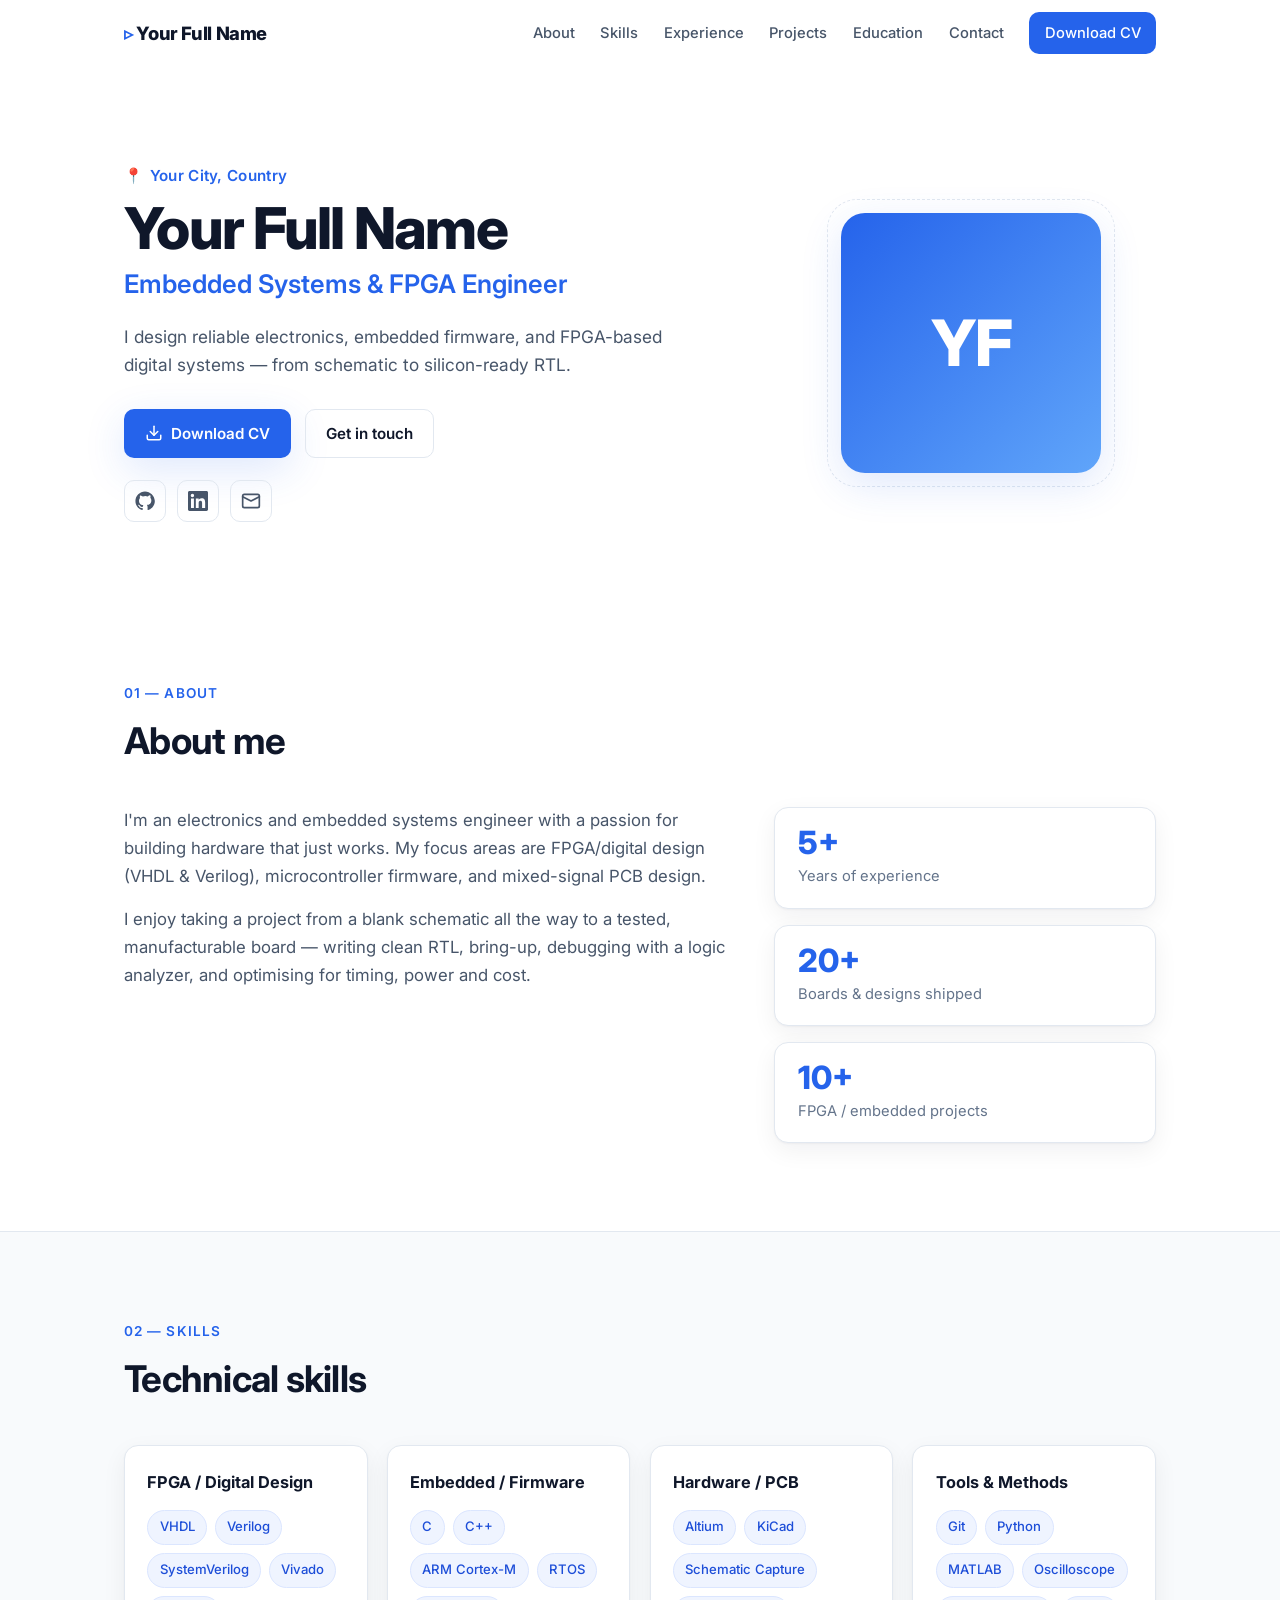
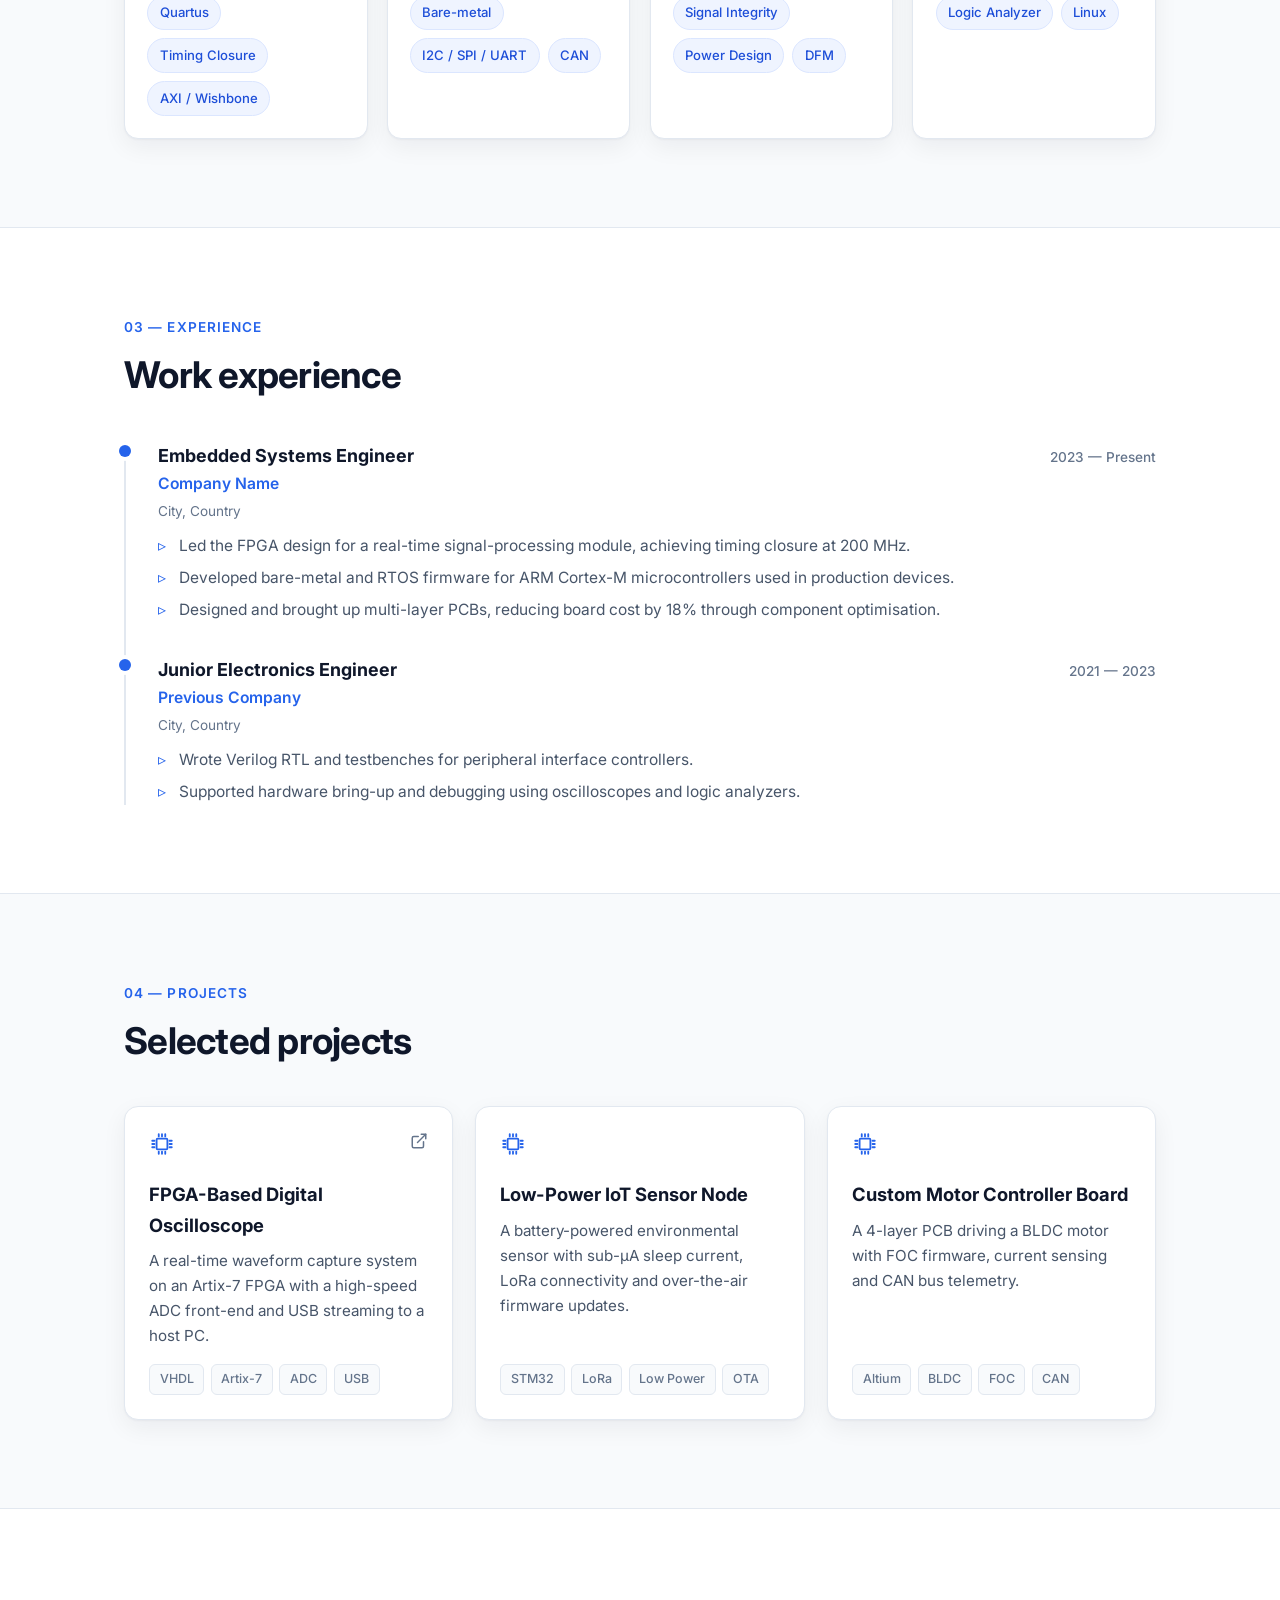
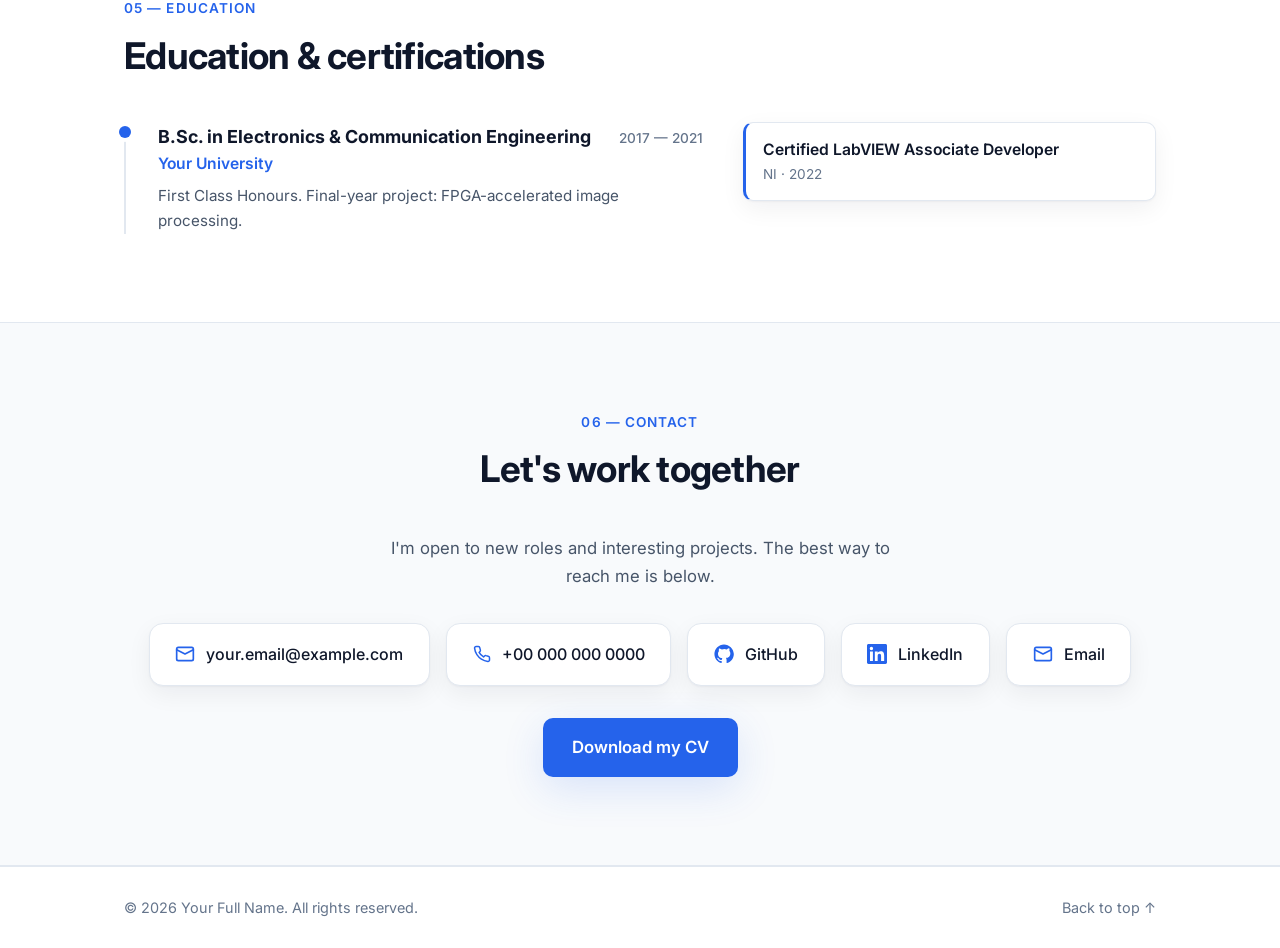
==== index.html @ 049e82a7 "Created portfolio draft V" ====
<!DOCTYPE html>
<html lang="en">
<head>
  <meta charset="UTF-8" />
  <meta name="viewport" content="width=device-width, initial-scale=1.0" />

  <!-- ▼▼ The browser-tab title. You can change this to your name. ▼▼ -->
  <title>Your Name — Embedded Systems & FPGA Engineer</title>
  <meta name="description" content="Portfolio of an Embedded Systems, Electronics and FPGA engineer." />

  <link rel="preconnect" href="https://fonts.googleapis.com" />
  <link rel="preconnect" href="https://fonts.gstatic.com" crossorigin />
  <link href="https://fonts.googleapis.com/css2?family=Inter:wght@400;500;600;700;800&display=swap" rel="stylesheet" />
  <link rel="stylesheet" href="styles.css" />
  <link rel="icon" href="data:image/svg+xml,<svg xmlns='http://www.w3.org/2000/svg' viewBox='0 0 100 100'><text y='.9em' font-size='90'>💡</text></svg>" />
</head>
<body>

  <!-- ============================ NAV ============================ -->
  <header class="nav" id="nav">
    <div class="container nav__inner">
      <a href="#top" class="nav__brand" data-brand>Your Name</a>
      <nav class="nav__links" id="navLinks">
        <a href="#about">About</a>
        <a href="#skills">Skills</a>
        <a href="#experience">Experience</a>
        <a href="#projects">Projects</a>
        <a href="#education">Education</a>
        <a href="#contact">Contact</a>
        <a href="#" class="btn btn--sm" data-cv-link>Download CV</a>
      </nav>
      <button class="nav__toggle" id="navToggle" aria-label="Menu">
        <span></span><span></span><span></span>
      </button>
    </div>
  </header>

  <main id="top">

    <!-- ============================ HERO ============================ -->
    <section class="hero">
      <div class="container hero__inner">
        <div class="hero__text">
          <p class="hero__eyebrow" data-location></p>
          <h1 class="hero__name" data-name></h1>
          <h2 class="hero__title" data-title></h2>
          <p class="hero__tagline" data-tagline></p>
          <div class="hero__actions">
            <a href="#" class="btn btn--primary" data-cv-link>
              <svg width="18" height="18" viewBox="0 0 24 24" fill="none" stroke="currentColor" stroke-width="2" stroke-linecap="round" stroke-linejoin="round"><path d="M21 15v4a2 2 0 0 1-2 2H5a2 2 0 0 1-2-2v-4"/><polyline points="7 10 12 15 17 10"/><line x1="12" y1="15" x2="12" y2="3"/></svg>
              Download CV
            </a>
            <a href="#contact" class="btn btn--ghost">Get in touch</a>
          </div>
          <div class="hero__social" data-social></div>
        </div>
        <div class="hero__aside">
          <div class="avatar" data-avatar></div>
        </div>
      </div>
    </section>

    <!-- ============================ ABOUT ============================ -->
    <section id="about" class="section">
      <div class="container">
        <p class="section__kicker">01 — About</p>
        <h2 class="section__title">About me</h2>
        <div class="about">
          <div class="about__text" data-about></div>
          <div class="about__stats" data-highlights></div>
        </div>
      </div>
    </section>

    <!-- ============================ SKILLS ============================ -->
    <section id="skills" class="section section--alt">
      <div class="container">
        <p class="section__kicker">02 — Skills</p>
        <h2 class="section__title">Technical skills</h2>
        <div class="skills" data-skills></div>
      </div>
    </section>

    <!-- ============================ EXPERIENCE ============================ -->
    <section id="experience" class="section">
      <div class="container">
        <p class="section__kicker">03 — Experience</p>
        <h2 class="section__title">Work experience</h2>
        <div class="timeline" data-experience></div>
      </div>
    </section>

    <!-- ============================ PROJECTS ============================ -->
    <section id="projects" class="section section--alt">
      <div class="container">
        <p class="section__kicker">04 — Projects</p>
        <h2 class="section__title">Selected projects</h2>
        <div class="projects" data-projects></div>
      </div>
    </section>

    <!-- ============================ EDUCATION ============================ -->
    <section id="education" class="section">
      <div class="container">
        <p class="section__kicker">05 — Education</p>
        <h2 class="section__title">Education &amp; certifications</h2>
        <div class="edu-grid">
          <div class="timeline" data-education></div>
          <div class="certs" data-certifications></div>
        </div>
      </div>
    </section>

    <!-- ============================ CONTACT ============================ -->
    <section id="contact" class="section section--alt">
      <div class="container contact">
        <p class="section__kicker">06 — Contact</p>
        <h2 class="section__title">Let's work together</h2>
        <p class="contact__lead">I'm open to new roles and interesting projects. The best way to reach me is below.</p>
        <div class="contact__cards" data-contact></div>
        <a href="#" class="btn btn--primary btn--lg" data-cv-link style="margin-top:2rem">Download my CV</a>
      </div>
    </section>

  </main>

  <!-- ============================ FOOTER ============================ -->
  <footer class="footer">
    <div class="container footer__inner">
      <span data-copyright></span>
      <a href="#top" class="footer__top">Back to top ↑</a>
    </div>
  </footer>

  <script src="content.js"></script>
  <script src="app.js"></script>
</body>
</html>
---- styles.css ----
/* =========================================================================
   DESIGN — Clean Light, professional. You normally don't need to edit this.
   To change the accent colour, edit --accent below.
   ========================================================================= */
:root {
  --accent:        #2563eb;   /* main brand colour (blue). Change me if you like */
  --accent-dark:   #1d4ed8;
  --accent-soft:   #eff4ff;
  --ink:           #0f172a;   /* headings */
  --body:          #475569;   /* body text */
  --muted:         #64748b;
  --line:          #e2e8f0;
  --bg:            #ffffff;
  --bg-alt:        #f8fafc;
  --card:          #ffffff;
  --radius:        14px;
  --shadow:        0 1px 2px rgba(15,23,42,.04), 0 8px 24px rgba(15,23,42,.06);
  --shadow-lg:     0 12px 40px rgba(37,99,235,.15);
  --max:           1080px;
}

* { margin: 0; padding: 0; box-sizing: border-box; }
html { scroll-behavior: smooth; scroll-padding-top: 80px; }
body {
  font-family: 'Inter', -apple-system, BlinkMacSystemFont, 'Segoe UI', Roboto, sans-serif;
  color: var(--body);
  background: var(--bg);
  line-height: 1.65;
  -webkit-font-smoothing: antialiased;
}
a { color: inherit; text-decoration: none; }
img { max-width: 100%; display: block; }
.container { width: 100%; max-width: var(--max); margin: 0 auto; padding: 0 1.5rem; }

/* ---------------------------------------------------------------- BUTTONS */
.btn {
  display: inline-flex; align-items: center; gap: .5rem;
  font-weight: 600; font-size: .95rem;
  padding: .7rem 1.25rem; border-radius: 10px;
  border: 1px solid transparent; cursor: pointer;
  transition: transform .15s ease, box-shadow .2s ease, background .2s ease, color .2s ease;
}
.btn:hover { transform: translateY(-2px); }
.btn--primary { background: var(--accent); color: #fff; box-shadow: var(--shadow-lg); }
.btn--primary:hover { background: var(--accent-dark); }
.btn--ghost { background: transparent; color: var(--ink); border-color: var(--line); }
.btn--ghost:hover { border-color: var(--accent); color: var(--accent); }
.btn--sm { padding: .5rem .9rem; font-size: .85rem; background: var(--accent); color:#fff; }
.btn--sm:hover { background: var(--accent-dark); }
.btn--lg { padding: .9rem 1.75rem; font-size: 1.05rem; }

/* ------------------------------------------------------------------- NAV */
.nav {
  position: sticky; top: 0; z-index: 50;
  background: rgba(255,255,255,.85);
  backdrop-filter: saturate(180%) blur(12px);
  border-bottom: 1px solid transparent;
  transition: border-color .3s ease, box-shadow .3s ease;
}
.nav.scrolled { border-color: var(--line); box-shadow: 0 4px 20px rgba(15,23,42,.05); }
.nav__inner { display: flex; align-items: center; justify-content: space-between; height: 66px; }
.nav__brand { font-weight: 800; font-size: 1.15rem; color: var(--ink); letter-spacing: -.02em; }
.nav__brand::before { content: "▹ "; color: var(--accent); }
.nav__links { display: flex; align-items: center; gap: 1.6rem; }
.nav__links a { font-size: .92rem; font-weight: 500; color: var(--body); transition: color .2s; }
.nav__links a:hover { color: var(--accent); }
.nav__links a.btn--sm { color: #fff; }
.nav__toggle { display: none; flex-direction: column; gap: 5px; background: none; border: none; cursor: pointer; padding: 6px; }
.nav__toggle span { width: 24px; height: 2px; background: var(--ink); border-radius: 2px; transition: .3s; }

/* ------------------------------------------------------------------ HERO */
.hero { padding: clamp(3rem, 8vw, 6rem) 0 clamp(2.5rem,6vw,4.5rem); overflow: hidden; }
.hero__inner { display: grid; grid-template-columns: 1.5fr .9fr; gap: 3rem; align-items: center; }
.hero__eyebrow { color: var(--accent); font-weight: 600; font-size: .95rem; letter-spacing: .02em; display: flex; align-items: center; gap: .4rem; }
.hero__eyebrow::before { content: "📍"; }
.hero__name { font-size: clamp(2.4rem, 6vw, 3.6rem); line-height: 1.05; color: var(--ink); font-weight: 800; letter-spacing: -.03em; margin: .6rem 0 .3rem; }
.hero__title { font-size: clamp(1.15rem, 3vw, 1.6rem); color: var(--accent); font-weight: 600; margin-bottom: 1.1rem; }
.hero__tagline { font-size: 1.08rem; max-width: 34rem; color: var(--body); }
.hero__actions { display: flex; flex-wrap: wrap; gap: .9rem; margin: 1.8rem 0 1.4rem; }
.hero__social { display: flex; gap: .7rem; }
.hero__social a {
  width: 42px; height: 42px; display: grid; place-items: center;
  border: 1px solid var(--line); border-radius: 10px; color: var(--body);
  transition: .2s;
}
.hero__social a:hover { color: var(--accent); border-color: var(--accent); transform: translateY(-3px); background: var(--accent-soft); }
.hero__aside { display: flex; justify-content: center; }
.avatar {
  width: min(260px, 60vw); aspect-ratio: 1; border-radius: 24px;
  background: linear-gradient(135deg, var(--accent), #60a5fa);
  display: grid; place-items: center;
  color: #fff; font-size: 4rem; font-weight: 800; letter-spacing: -.02em;
  box-shadow: var(--shadow-lg); position: relative;
  background-size: cover; background-position: center;
}
.avatar::after {
  content: ""; position: absolute; inset: -14px; border-radius: 30px;
  border: 1.5px dashed var(--line); z-index: -1;
}

/* --------------------------------------------------------------- SECTIONS */
.section { padding: clamp(3rem, 7vw, 5.5rem) 0; }
.section--alt { background: var(--bg-alt); border-block: 1px solid var(--line); }
.section__kicker { color: var(--accent); font-weight: 600; font-size: .85rem; letter-spacing: .08em; text-transform: uppercase; }
.section__title { font-size: clamp(1.7rem, 4vw, 2.3rem); color: var(--ink); font-weight: 700; letter-spacing: -.02em; margin: .4rem 0 2.2rem; }

/* ----------------------------------------------------------------- ABOUT */
.about { display: grid; grid-template-columns: 1.6fr 1fr; gap: 2.5rem; align-items: start; }
.about__text p { margin-bottom: 1rem; font-size: 1.05rem; }
.about__stats { display: grid; gap: 1rem; }
.stat { background: var(--card); border: 1px solid var(--line); border-radius: var(--radius); padding: 1.2rem 1.4rem; box-shadow: var(--shadow); }
.stat__value { font-size: 2rem; font-weight: 800; color: var(--accent); line-height: 1; }
.stat__label { font-size: .92rem; color: var(--muted); margin-top: .3rem; }

/* ---------------------------------------------------------------- SKILLS */
.skills { display: grid; grid-template-columns: repeat(auto-fit, minmax(240px, 1fr)); gap: 1.2rem; }
.skill-card { background: var(--card); border: 1px solid var(--line); border-radius: var(--radius); padding: 1.4rem; box-shadow: var(--shadow); }
.skill-card h3 { font-size: 1.02rem; color: var(--ink); margin-bottom: .9rem; }
.chips { display: flex; flex-wrap: wrap; gap: .5rem; }
.chip { font-size: .82rem; font-weight: 500; color: var(--accent-dark); background: var(--accent-soft); border: 1px solid #dbe6ff; padding: .35rem .7rem; border-radius: 999px; }

/* --------------------------------------------------------------- TIMELINE */
.timeline { position: relative; }
.tl-item { position: relative; padding: 0 0 2rem 2rem; border-left: 2px solid var(--line); }
.tl-item:last-child { padding-bottom: 0; }
.tl-item::before { content: ""; position: absolute; left: -7px; top: 4px; width: 12px; height: 12px; border-radius: 50%; background: var(--accent); box-shadow: 0 0 0 4px var(--bg); }
.section--alt .tl-item::before { box-shadow: 0 0 0 4px var(--bg-alt); }
.tl-head { display: flex; flex-wrap: wrap; justify-content: space-between; gap: .3rem; align-items: baseline; }
.tl-role { font-size: 1.12rem; font-weight: 700; color: var(--ink); }
.tl-period { font-size: .85rem; color: var(--muted); font-weight: 500; white-space: nowrap; }
.tl-company { color: var(--accent); font-weight: 600; font-size: .98rem; margin-bottom: .2rem; }
.tl-location { color: var(--muted); font-size: .85rem; }
.tl-points { list-style: none; margin-top: .7rem; display: grid; gap: .4rem; }
.tl-points li { position: relative; padding-left: 1.3rem; font-size: .97rem; }
.tl-points li::before { content: "▹"; position: absolute; left: 0; color: var(--accent); }

/* --------------------------------------------------------------- PROJECTS */
.projects { display: grid; grid-template-columns: repeat(auto-fit, minmax(280px, 1fr)); gap: 1.4rem; }
.project { background: var(--card); border: 1px solid var(--line); border-radius: var(--radius); padding: 1.5rem; box-shadow: var(--shadow); transition: transform .2s ease, box-shadow .2s ease, border-color .2s; display: flex; flex-direction: column; }
.project:hover { transform: translateY(-5px); box-shadow: var(--shadow-lg); border-color: #c7d7fe; }
.project__top { display: flex; justify-content: space-between; align-items: flex-start; gap: 1rem; }
.project__icon { color: var(--accent); flex-shrink: 0; }
.project__link { color: var(--muted); transition: color .2s; }
.project__link:hover { color: var(--accent); }
.project h3 { font-size: 1.15rem; color: var(--ink); margin: .9rem 0 .5rem; }
.project p { font-size: .95rem; flex-grow: 1; }
.project__tags { display: flex; flex-wrap: wrap; gap: .4rem; margin-top: 1rem; }
.project__tags span { font-size: .78rem; color: var(--muted); background: var(--bg-alt); border: 1px solid var(--line); padding: .25rem .6rem; border-radius: 6px; font-weight: 500; }

/* -------------------------------------------------------------- EDUCATION */
.edu-grid { display: grid; grid-template-columns: 1.4fr 1fr; gap: 2.5rem; align-items: start; }
.tl-detail { font-size: .95rem; margin-top: .4rem; }
.certs { display: grid; gap: .8rem; align-content: start; }
.cert { background: var(--card); border: 1px solid var(--line); border-left: 3px solid var(--accent); border-radius: 10px; padding: .9rem 1.1rem; box-shadow: var(--shadow); }
.cert__name { font-weight: 600; color: var(--ink); font-size: .98rem; }
.cert__meta { font-size: .85rem; color: var(--muted); }

/* ---------------------------------------------------------------- CONTACT */
.contact { text-align: center; }
.contact .section__kicker, .contact .section__title { text-align: center; }
.contact__lead { max-width: 34rem; margin: 0 auto 2rem; font-size: 1.05rem; }
.contact__cards { display: flex; flex-wrap: wrap; justify-content: center; gap: 1rem; }
.contact-card { background: var(--card); border: 1px solid var(--line); border-radius: var(--radius); padding: 1.1rem 1.6rem; box-shadow: var(--shadow); display: flex; align-items: center; gap: .7rem; color: var(--ink); font-weight: 500; transition: .2s; }
.contact-card:hover { border-color: var(--accent); color: var(--accent); transform: translateY(-3px); }
.contact-card svg { color: var(--accent); }

/* ----------------------------------------------------------------- FOOTER */
.footer { border-top: 1px solid var(--line); padding: 1.8rem 0; background: var(--bg); }
.footer__inner { display: flex; justify-content: space-between; align-items: center; flex-wrap: wrap; gap: .5rem; font-size: .9rem; color: var(--muted); }
.footer__top:hover { color: var(--accent); }

/* -------------------------------------------------------------- ANIMATION */
[data-reveal] { opacity: 0; transform: translateY(20px); transition: opacity .6s ease, transform .6s ease; }
[data-reveal].in { opacity: 1; transform: none; }

/* ------------------------------------------------------------- RESPONSIVE */
@media (max-width: 820px) {
  .hero__inner { grid-template-columns: 1fr; text-align: left; }
  .hero__aside { order: -1; justify-content: flex-start; }
  .about, .edu-grid { grid-template-columns: 1fr; }
  .nav__toggle { display: flex; }
  .nav__links {
    position: fixed; inset: 66px 0 auto 0; flex-direction: column; align-items: flex-start;
    gap: 0; background: #fff; border-bottom: 1px solid var(--line);
    padding: .5rem 1.5rem 1.2rem; box-shadow: var(--shadow);
    transform: translateY(-120%); transition: transform .3s ease; visibility: hidden;
  }
  .nav__links.open { transform: none; visibility: visible; }
  .nav__links a { width: 100%; padding: .8rem 0; border-bottom: 1px solid var(--line); }
  .nav__links a.btn--sm { margin-top: .6rem; justify-content: center; border-bottom: none; }
}
@media (prefers-reduced-motion: reduce) {
  * { scroll-behavior: auto !important; }
  [data-reveal] { opacity: 1; transform: none; transition: none; }
}
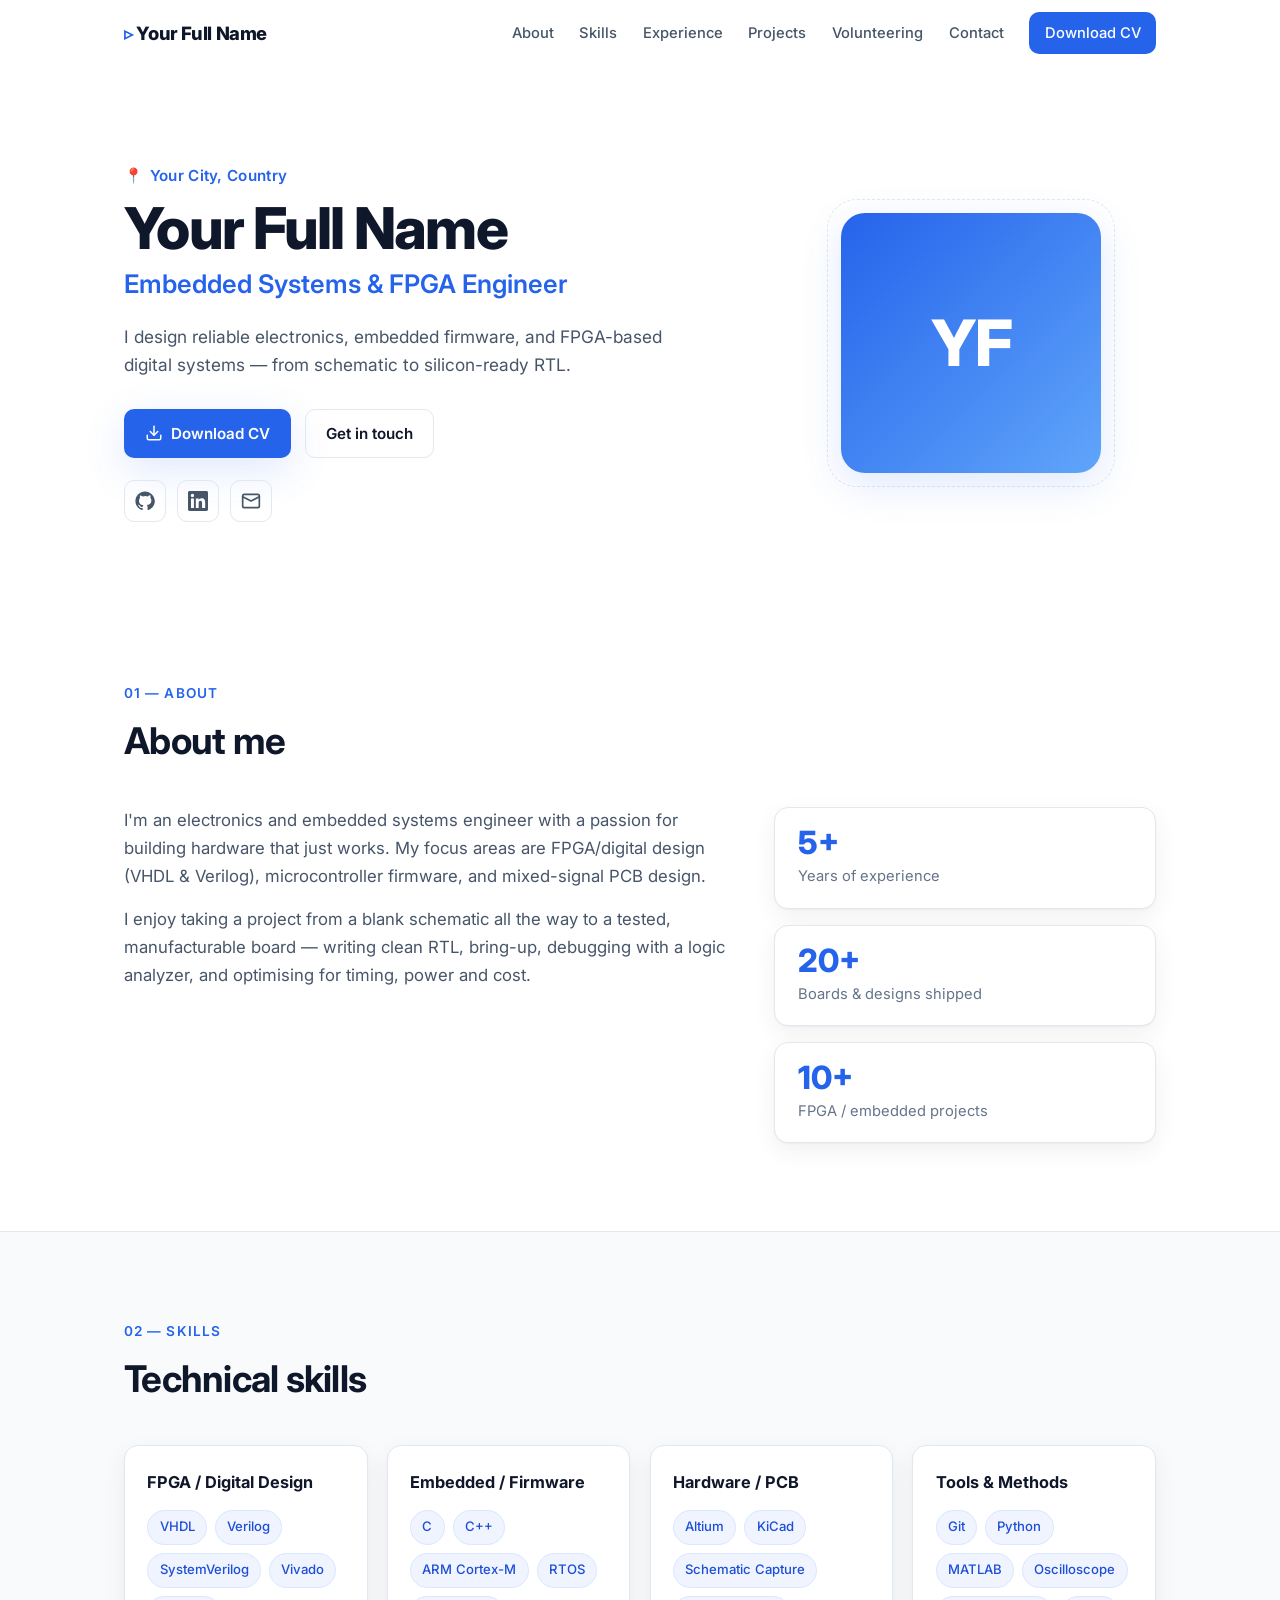
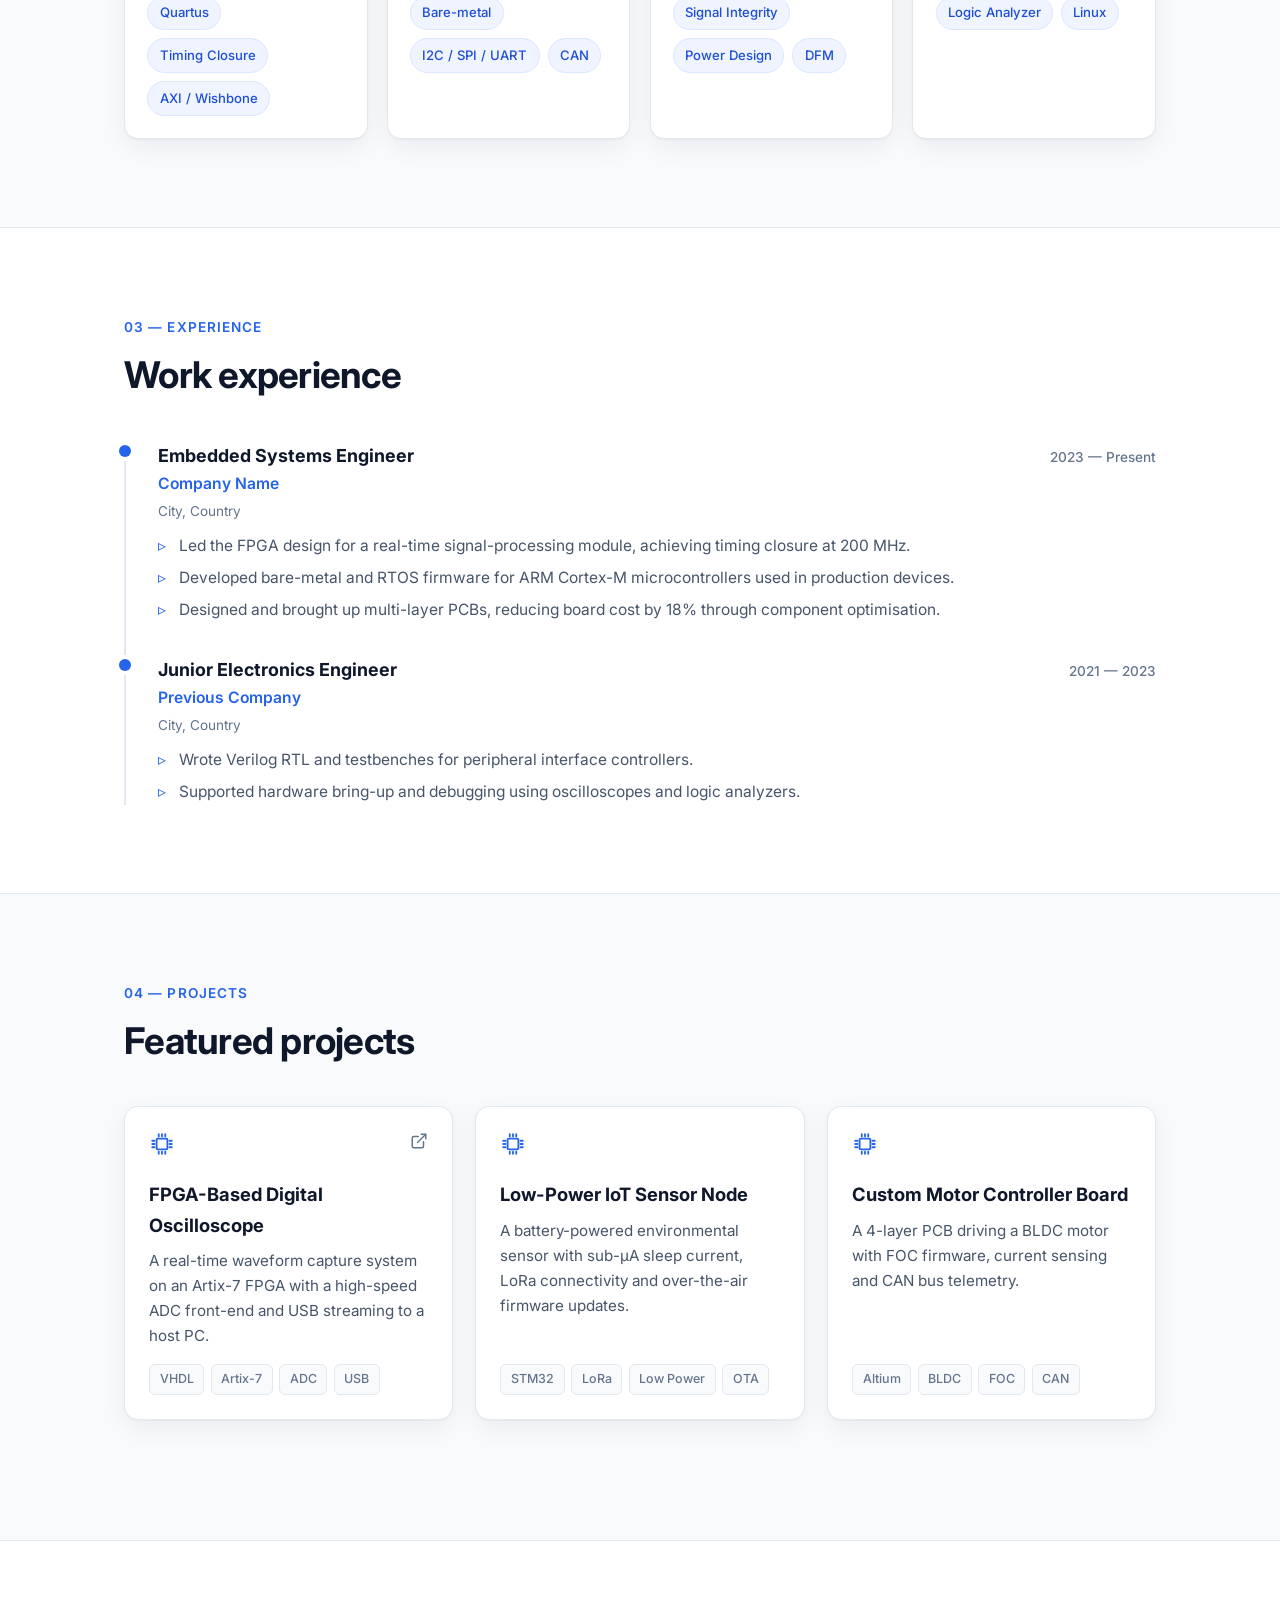
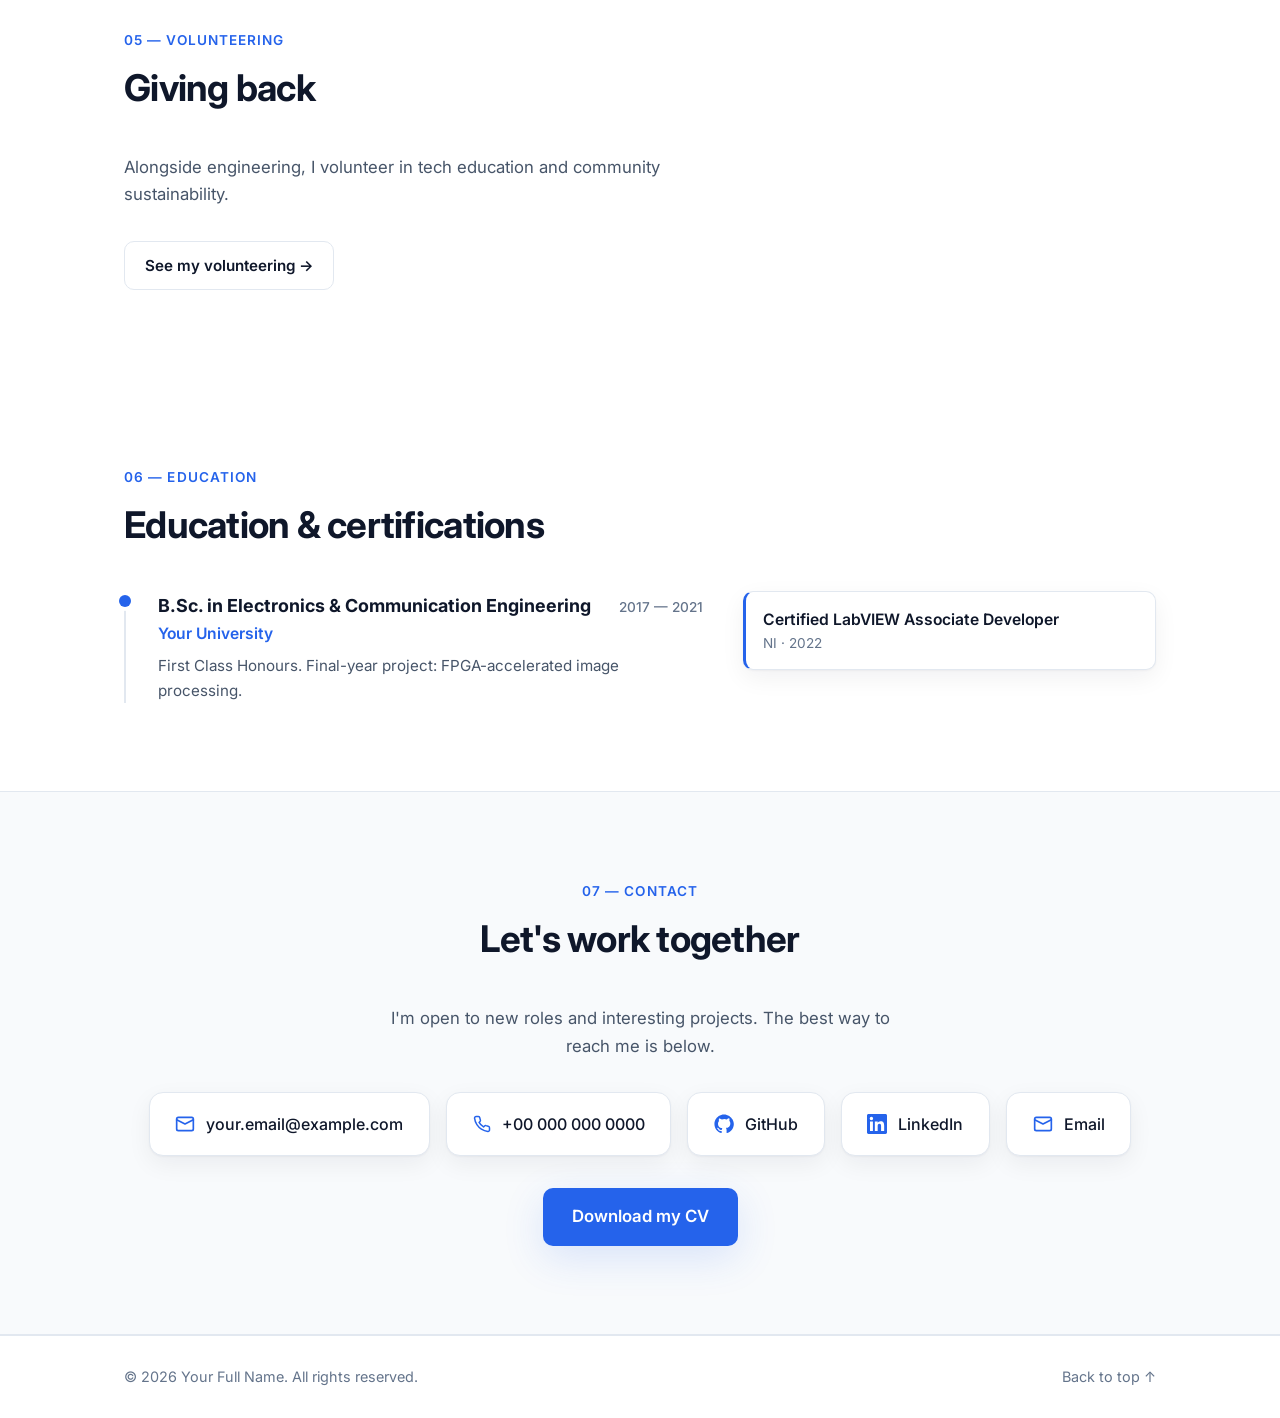
==== commit f824cce2: "Draft V2" ====
--- a/index.html
+++ b/index.html
@@ -24,8 +24,8 @@
         <a href="#about">About</a>
         <a href="#skills">Skills</a>
         <a href="#experience">Experience</a>
-        <a href="#projects">Projects</a>
-        <a href="#education">Education</a>
+        <a href="projects.html">Projects</a>
+        <a href="volunteering.html">Volunteering</a>
         <a href="#contact">Contact</a>
         <a href="#" class="btn btn--sm" data-cv-link>Download CV</a>
       </nav>
@@ -90,19 +90,36 @@
       </div>
     </section>
 
-    <!-- ============================ PROJECTS ============================ -->
+    <!-- ============================ PROJECTS (preview) ============================ -->
     <section id="projects" class="section section--alt">
       <div class="container">
         <p class="section__kicker">04 — Projects</p>
-        <h2 class="section__title">Selected projects</h2>
-        <div class="projects" data-projects></div>
+        <h2 class="section__title">Featured projects</h2>
+        <!-- data-projects="3" shows only the first 3 projects here as a preview.
+             The full list lives on projects.html. -->
+        <div class="projects" data-projects="3"></div>
+        <div class="section__more">
+          <a href="projects.html" class="btn btn--ghost" data-projects-more>View all projects →</a>
+        </div>
+      </div>
+    </section>
+
+    <!-- ============================ VOLUNTEERING (preview) ============================ -->
+    <section class="section">
+      <div class="container">
+        <p class="section__kicker">05 — Volunteering</p>
+        <h2 class="section__title">Giving back</h2>
+        <p class="contact__lead" style="margin-left:0;text-align:left">Alongside engineering, I volunteer in tech education and community sustainability.</p>
+        <div class="section__more" style="justify-content:flex-start">
+          <a href="volunteering.html" class="btn btn--ghost">See my volunteering →</a>
+        </div>
       </div>
     </section>
 
     <!-- ============================ EDUCATION ============================ -->
     <section id="education" class="section">
       <div class="container">
-        <p class="section__kicker">05 — Education</p>
+        <p class="section__kicker">06 — Education</p>
         <h2 class="section__title">Education &amp; certifications</h2>
         <div class="edu-grid">
           <div class="timeline" data-education></div>
@@ -114,7 +131,7 @@
     <!-- ============================ CONTACT ============================ -->
     <section id="contact" class="section section--alt">
       <div class="container contact">
-        <p class="section__kicker">06 — Contact</p>
+        <p class="section__kicker">07 — Contact</p>
         <h2 class="section__title">Let's work together</h2>
         <p class="contact__lead">I'm open to new roles and interesting projects. The best way to reach me is below.</p>
         <div class="contact__cards" data-contact></div>
--- a/styles.css
+++ b/styles.css
@@ -164,6 +164,17 @@
 .contact-card:hover { border-color: var(--accent); color: var(--accent); transform: translateY(-3px); }
 .contact-card svg { color: var(--accent); }
 
+/* -------------------------------------------------- SUB-PAGE HEADER ------ */
+.section__more { display: flex; justify-content: center; margin-top: 2rem; }
+.pagehead { padding: clamp(2.5rem, 6vw, 4rem) 0 1rem; }
+.pagehead .container { max-width: var(--max); }
+.breadcrumb { font-size: .9rem; color: var(--muted); margin-bottom: 1rem; }
+.breadcrumb a { color: var(--accent); font-weight: 500; }
+.breadcrumb a:hover { text-decoration: underline; }
+.pagehead__title { font-size: clamp(2rem, 5vw, 3rem); color: var(--ink); font-weight: 800; letter-spacing: -.03em; margin: .3rem 0 .6rem; }
+.pagehead__lead { font-size: 1.08rem; max-width: 40rem; color: var(--body); }
+.page-empty { display: none; color: var(--muted); font-style: italic; }
+
 /* ----------------------------------------------------------------- FOOTER */
 .footer { border-top: 1px solid var(--line); padding: 1.8rem 0; background: var(--bg); }
 .footer__inner { display: flex; justify-content: space-between; align-items: center; flex-wrap: wrap; gap: .5rem; font-size: .9rem; color: var(--muted); }
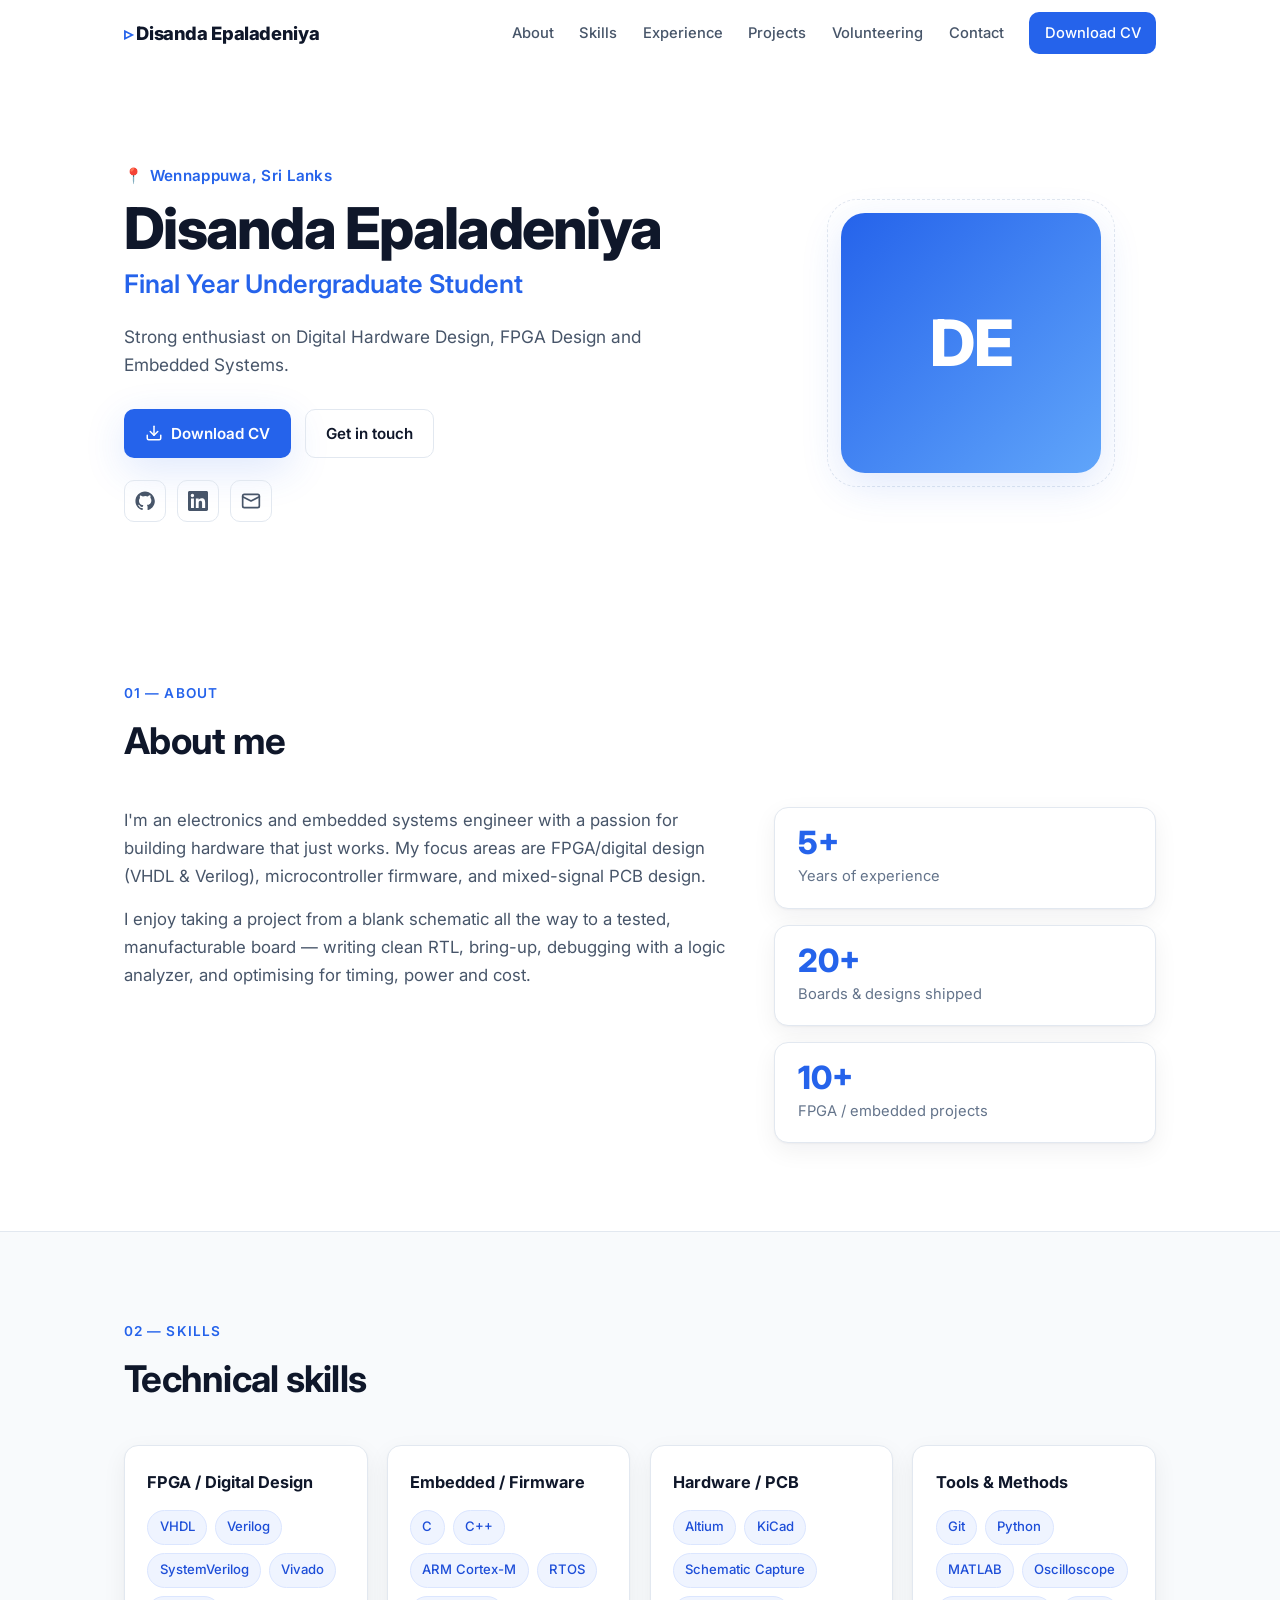
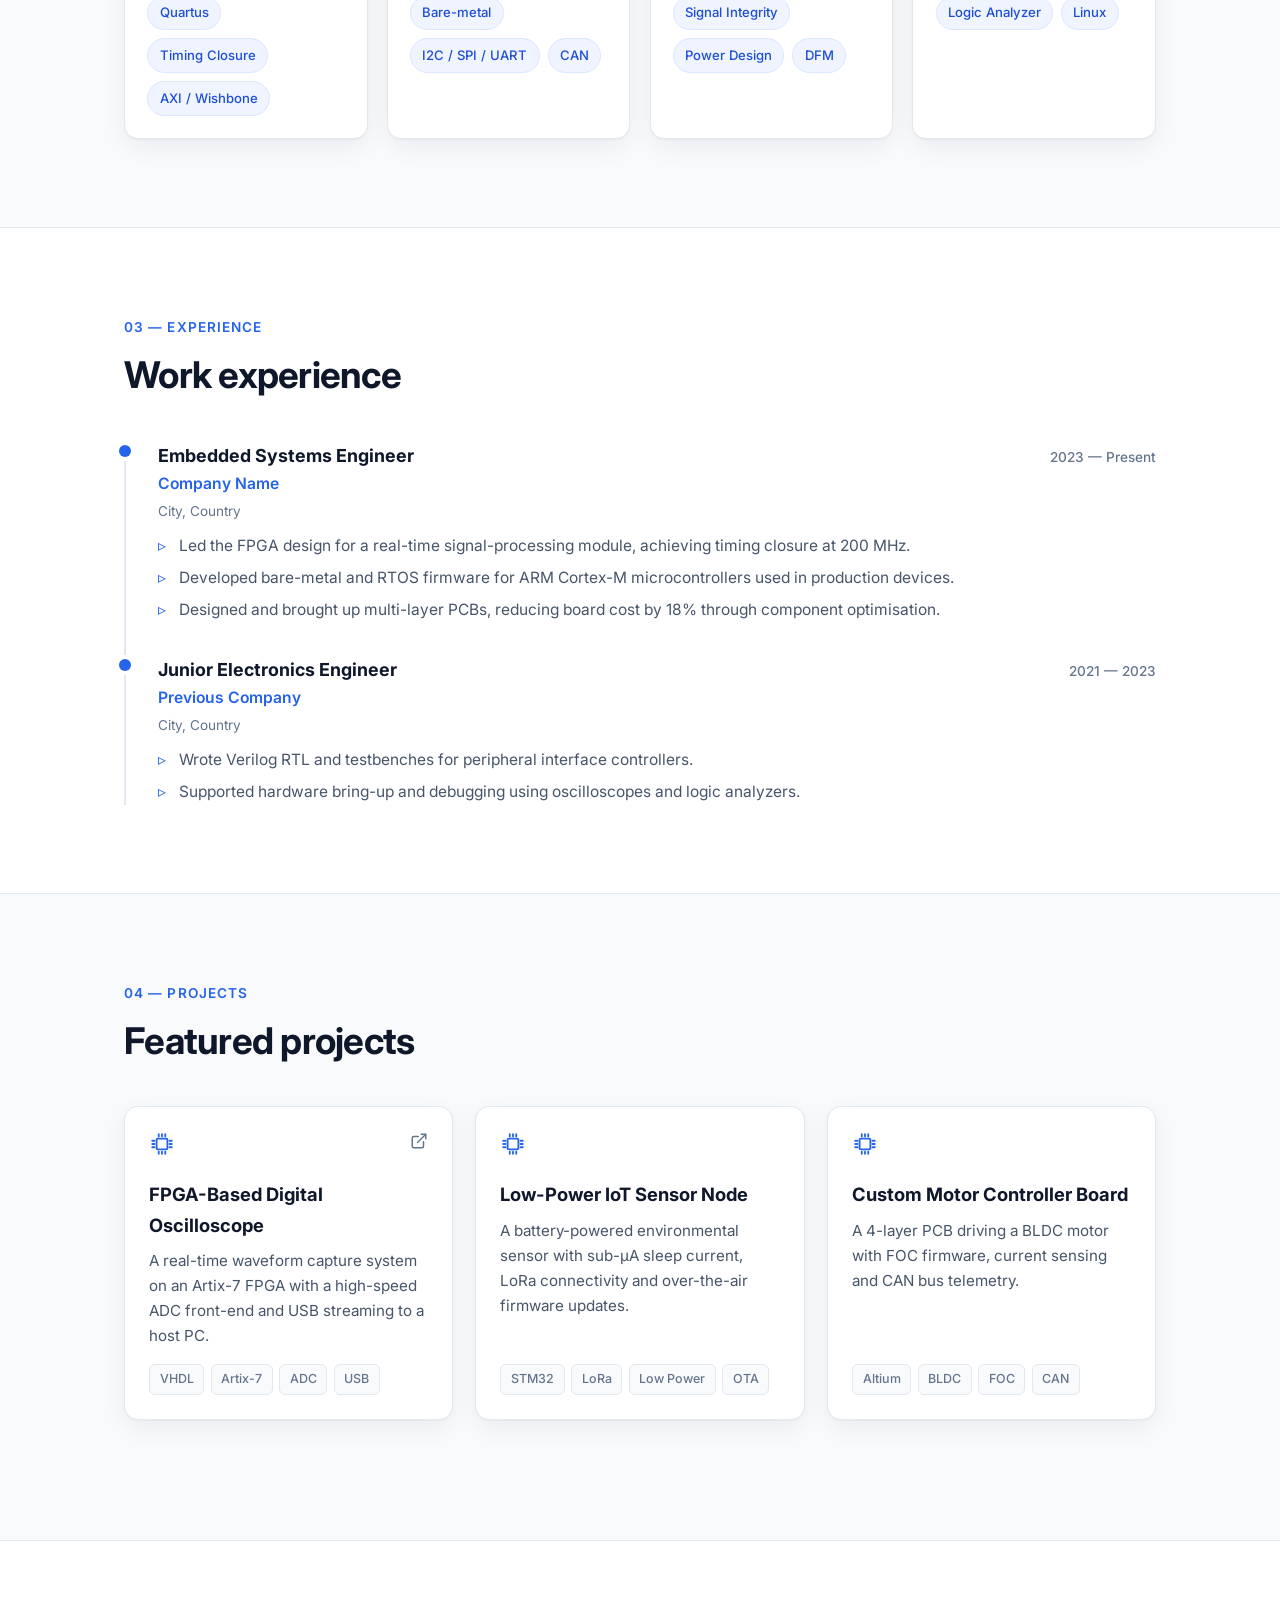
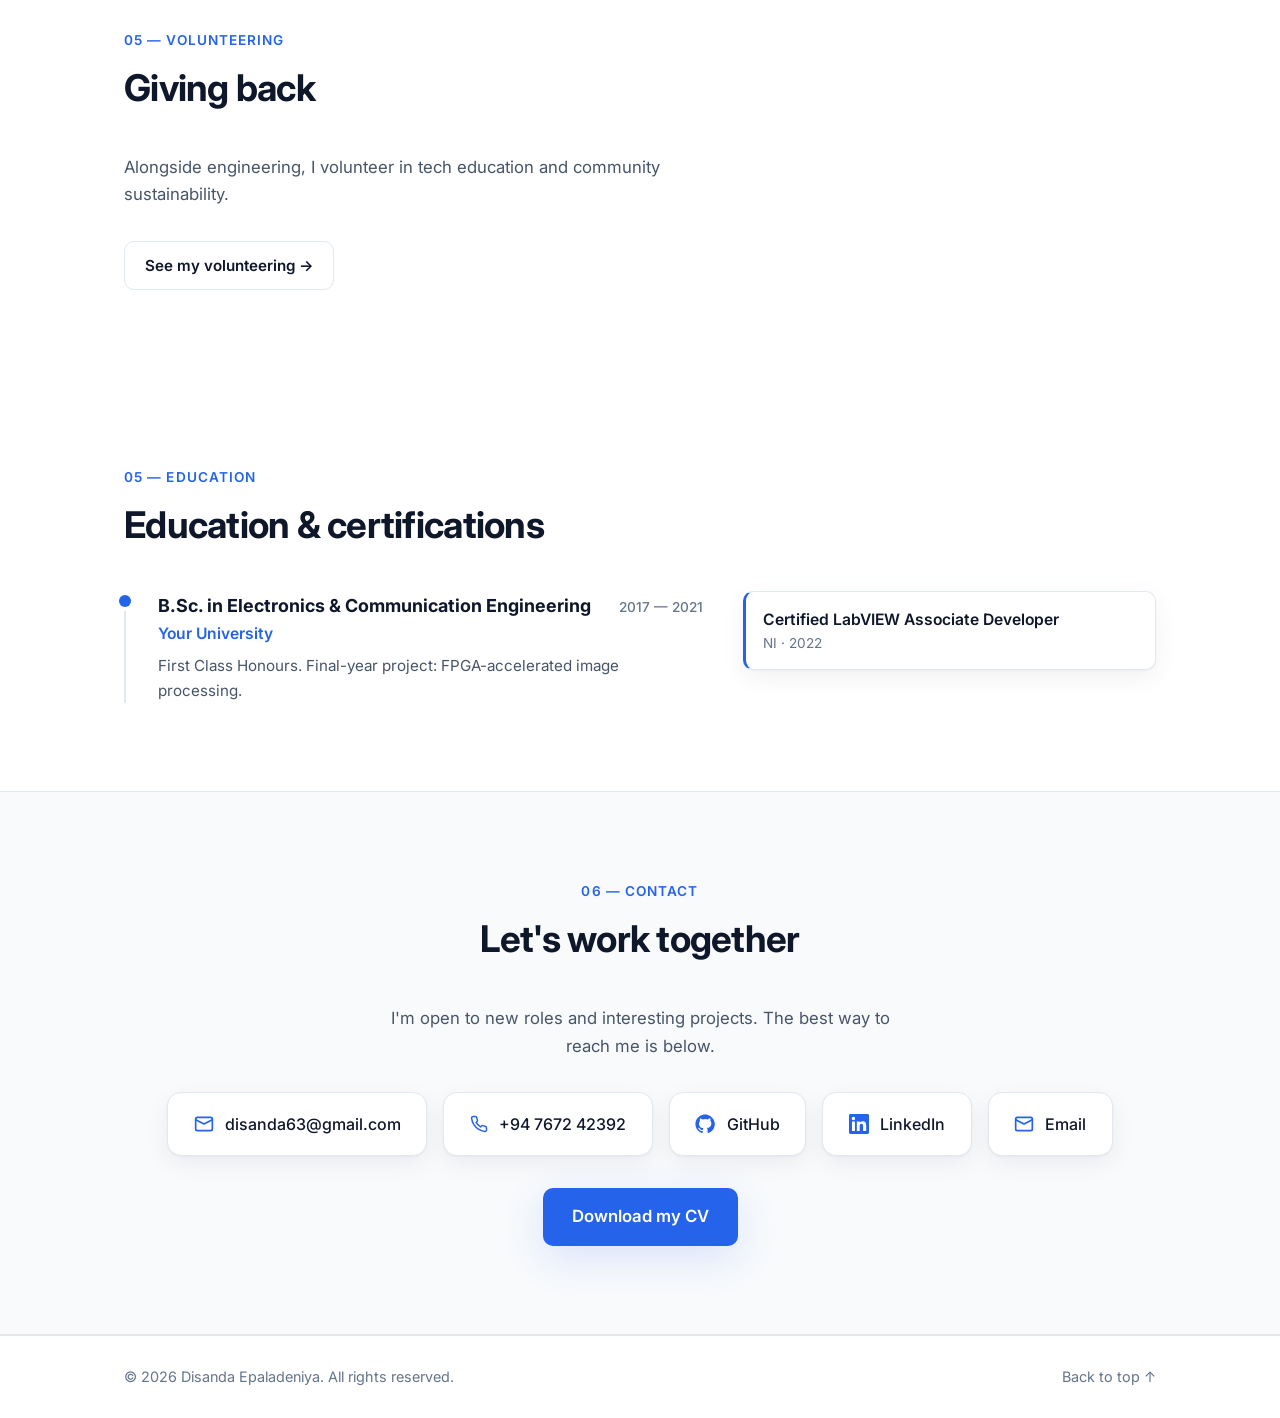
==== commit b98385f0: "RESUME Added" ====
--- a/index.html
+++ b/index.html
@@ -5,7 +5,7 @@
   <meta name="viewport" content="width=device-width, initial-scale=1.0" />
 
   <!-- ▼▼ The browser-tab title. You can change this to your name. ▼▼ -->
-  <title>Your Name — Embedded Systems & FPGA Engineer</title>
+  <title>Disanda Epaladeniya</title>
   <meta name="description" content="Portfolio of an Embedded Systems, Electronics and FPGA engineer." />
 
   <link rel="preconnect" href="https://fonts.googleapis.com" />
@@ -119,7 +119,7 @@
     <!-- ============================ EDUCATION ============================ -->
     <section id="education" class="section">
       <div class="container">
-        <p class="section__kicker">06 — Education</p>
+        <p class="section__kicker">05 — Education</p>
         <h2 class="section__title">Education &amp; certifications</h2>
         <div class="edu-grid">
           <div class="timeline" data-education></div>
@@ -131,7 +131,7 @@
     <!-- ============================ CONTACT ============================ -->
     <section id="contact" class="section section--alt">
       <div class="container contact">
-        <p class="section__kicker">07 — Contact</p>
+        <p class="section__kicker">06 — Contact</p>
         <h2 class="section__title">Let's work together</h2>
         <p class="contact__lead">I'm open to new roles and interesting projects. The best way to reach me is below.</p>
         <div class="contact__cards" data-contact></div>
